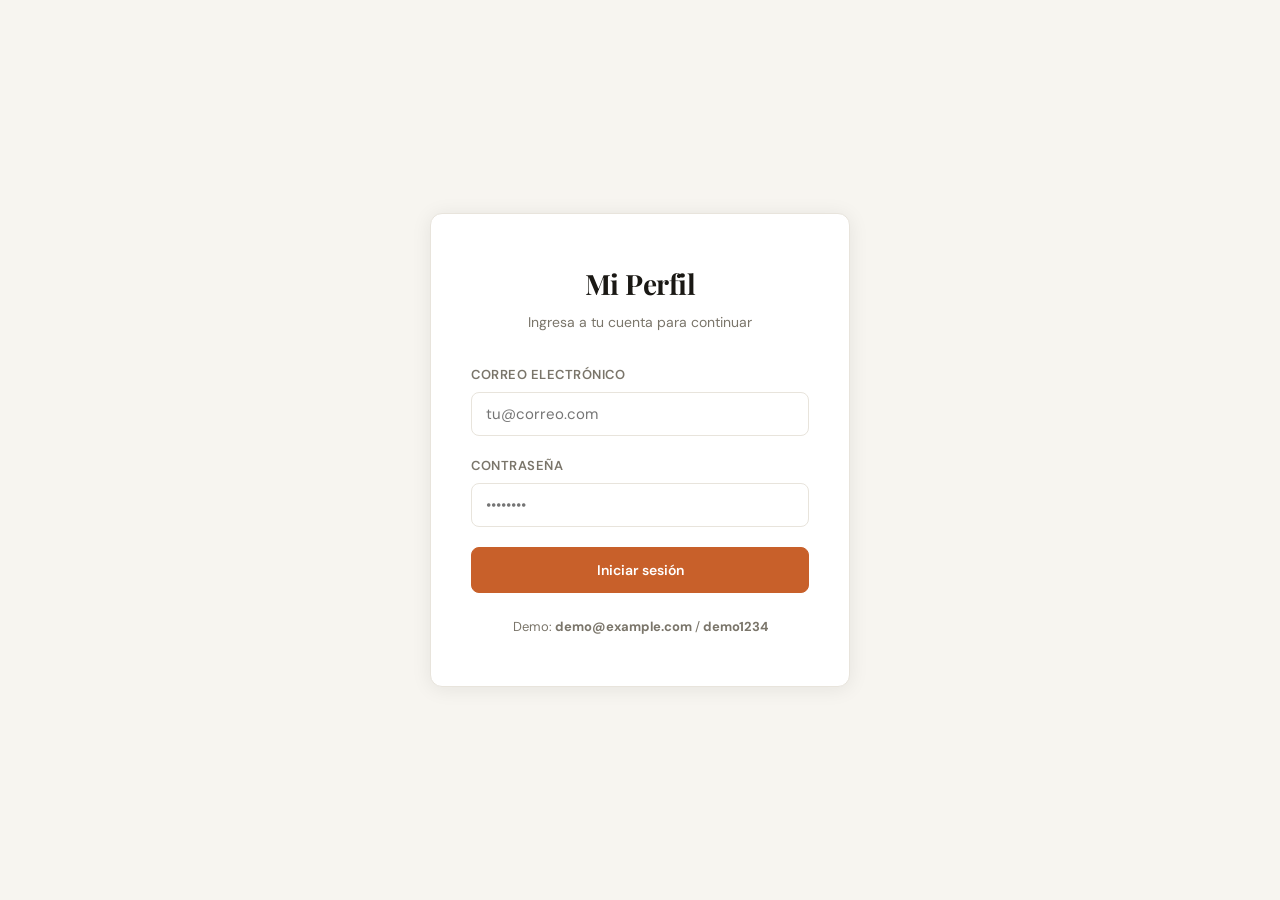
==== frontend/index.html @ 3c37bc90 "Initial commit - User Profile App (Flask backend + Frontend UI)" ====
<!DOCTYPE html>
<html lang="es">
<head>
  <meta charset="UTF-8">
  <meta name="viewport" content="width=device-width, initial-scale=1.0">
  <title>Iniciar Sesión</title>
  <link rel="stylesheet" href="css/styles.css">
</head>
<body>
  <div class="page-center">
    <div class="card login-card">
      <div class="login-logo">
        <h1>Mi Perfil</h1>
        <p>Ingresa a tu cuenta para continuar</p>
      </div>

      <form id="login-form" novalidate>
        <div class="form-group">
          <label for="email">Correo electrónico</label>
          <input type="email" id="email" placeholder="tu@correo.com" required autocomplete="email">
        </div>
        <div class="form-group">
          <label for="password">Contraseña</label>
          <input type="password" id="password" placeholder="••••••••" required autocomplete="current-password">
        </div>

        <button type="submit" class="btn btn-primary" style="width:100%;justify-content:center;padding:13px;">
          Iniciar sesión
        </button>

        <div id="login-error" class="alert"></div>
      </form>

      <div style="text-align:center;margin-top:24px;font-size:13px;color:var(--text-muted)">
        Demo: <strong>demo@example.com</strong> / <strong>demo1234</strong>
      </div>
    </div>
  </div>
  <script src="js/auth.js"></script>
</body>
</html>
---- frontend/css/styles.css ----
/* ============================================================
   styles.css  —  User Profile App
   Aesthetic: Clean editorial dark-on-light with warm accents
   ============================================================ */
@import url('https://fonts.googleapis.com/css2?family=Playfair+Display:wght@600&family=DM+Sans:wght@300;400;500;600&display=swap');

:root {
  --bg: #F7F5F0;
  --surface: #FFFFFF;
  --border: #E8E4DC;
  --text: #1A1814;
  --text-muted: #7A756A;
  --accent: #C8602A;
  --accent-light: #FBF0EA;
  --accent-hover: #A84E20;
  --danger: #C0392B;
  --danger-light: #FDECEA;
  --success: #2E7D52;
  --success-light: #EAF4EF;
  --shadow: 0 2px 20px rgba(26,24,20,0.08);
  --radius: 12px;
  --transition: 0.2s ease;
}

* { margin: 0; padding: 0; box-sizing: border-box; }

body {
  font-family: 'DM Sans', sans-serif;
  background: var(--bg);
  color: var(--text);
  min-height: 100vh;
  font-size: 15px;
  line-height: 1.6;
}

/* ---- Layout ---- */
.page-center {
  min-height: 100vh;
  display: flex;
  align-items: center;
  justify-content: center;
  padding: 24px;
}

.card {
  background: var(--surface);
  border: 1px solid var(--border);
  border-radius: var(--radius);
  box-shadow: var(--shadow);
}

/* ---- Login page ---- */
.login-card {
  width: 100%;
  max-width: 420px;
  padding: 48px 40px;
}

.login-logo {
  text-align: center;
  margin-bottom: 32px;
}
.login-logo h1 {
  font-family: 'Playfair Display', serif;
  font-size: 28px;
  color: var(--text);
  letter-spacing: -0.5px;
}
.login-logo p {
  color: var(--text-muted);
  font-size: 14px;
  margin-top: 4px;
}

/* ---- Profile layout ---- */
.app-layout {
  display: grid;
  grid-template-columns: 280px 1fr;
  min-height: 100vh;
}

.sidebar {
  background: var(--surface);
  border-right: 1px solid var(--border);
  padding: 32px 24px;
  display: flex;
  flex-direction: column;
  gap: 8px;
}

.sidebar-header {
  font-family: 'Playfair Display', serif;
  font-size: 20px;
  padding: 0 12px 24px;
  border-bottom: 1px solid var(--border);
  margin-bottom: 8px;
}

.sidebar-item {
  display: flex;
  align-items: center;
  gap: 10px;
  padding: 10px 12px;
  border-radius: 8px;
  cursor: pointer;
  font-weight: 500;
  font-size: 14px;
  color: var(--text-muted);
  transition: all var(--transition);
  border: none;
  background: none;
  width: 100%;
  text-align: left;
}
.sidebar-item:hover { background: var(--bg); color: var(--text); }
.sidebar-item.active { background: var(--accent-light); color: var(--accent); }
.sidebar-item .icon { font-size: 18px; }

.sidebar-logout {
  margin-top: auto;
  color: var(--danger) !important;
}
.sidebar-logout:hover { background: var(--danger-light) !important; }

.main-content {
  padding: 48px;
  max-width: 720px;
}

/* ---- Sections ---- */
.section {
  display: none;
}
.section.active {
  display: block;
  animation: fadeUp 0.3s ease;
}

@keyframes fadeUp {
  from { opacity: 0; transform: translateY(12px); }
  to { opacity: 1; transform: translateY(0); }
}

.section-title {
  font-family: 'Playfair Display', serif;
  font-size: 26px;
  margin-bottom: 6px;
}
.section-subtitle {
  color: var(--text-muted);
  font-size: 14px;
  margin-bottom: 32px;
}

/* ---- Avatar ---- */
.avatar-area {
  display: flex;
  align-items: center;
  gap: 24px;
  padding: 28px;
  background: var(--bg);
  border-radius: var(--radius);
  margin-bottom: 32px;
  border: 1px solid var(--border);
}

.avatar-wrap {
  position: relative;
  width: 88px;
  height: 88px;
  flex-shrink: 0;
}
.avatar-img {
  width: 88px;
  height: 88px;
  border-radius: 50%;
  object-fit: cover;
  border: 3px solid var(--surface);
  box-shadow: var(--shadow);
}
.avatar-placeholder {
  width: 88px;
  height: 88px;
  border-radius: 50%;
  background: linear-gradient(135deg, var(--accent-light), #E8DFD5);
  display: flex;
  align-items: center;
  justify-content: center;
  font-size: 32px;
  font-family: 'Playfair Display', serif;
  color: var(--accent);
  border: 3px solid var(--surface);
  box-shadow: var(--shadow);
}

.avatar-actions {
  display: flex;
  flex-direction: column;
  gap: 8px;
}
.avatar-name {
  font-family: 'Playfair Display', serif;
  font-size: 20px;
  margin-bottom: 4px;
}
.avatar-email {
  font-size: 13px;
  color: var(--text-muted);
  margin-bottom: 12px;
}

/* ---- Forms ---- */
.form-group {
  margin-bottom: 20px;
}
label {
  display: block;
  font-size: 13px;
  font-weight: 600;
  color: var(--text-muted);
  text-transform: uppercase;
  letter-spacing: 0.5px;
  margin-bottom: 6px;
}
input[type="text"],
input[type="email"],
input[type="password"],
textarea {
  width: 100%;
  padding: 11px 14px;
  border: 1.5px solid var(--border);
  border-radius: 8px;
  font-family: inherit;
  font-size: 15px;
  color: var(--text);
  background: var(--surface);
  transition: border-color var(--transition);
  outline: none;
}
input:focus, textarea:focus {
  border-color: var(--accent);
}
textarea {
  resize: vertical;
  min-height: 90px;
}

.form-grid {
  display: grid;
  grid-template-columns: 1fr 1fr;
  gap: 16px;
}

/* ---- Buttons ---- */
.btn {
  display: inline-flex;
  align-items: center;
  gap: 6px;
  padding: 10px 20px;
  border-radius: 8px;
  font-family: inherit;
  font-size: 14px;
  font-weight: 600;
  cursor: pointer;
  border: 1.5px solid transparent;
  transition: all var(--transition);
  white-space: nowrap;
}
.btn-primary {
  background: var(--accent);
  color: white;
  border-color: var(--accent);
}
.btn-primary:hover { background: var(--accent-hover); border-color: var(--accent-hover); }

.btn-outline {
  background: transparent;
  color: var(--text);
  border-color: var(--border);
}
.btn-outline:hover { border-color: var(--text); }

.btn-danger {
  background: transparent;
  color: var(--danger);
  border-color: var(--danger-light);
}
.btn-danger:hover { background: var(--danger-light); }

.btn-sm { padding: 7px 14px; font-size: 13px; }
.btn:disabled { opacity: 0.5; cursor: not-allowed; }

/* ---- Alerts ---- */
.alert {
  padding: 12px 16px;
  border-radius: 8px;
  font-size: 14px;
  margin-top: 16px;
  display: none;
}
.alert.show { display: block; animation: fadeUp 0.2s ease; }
.alert-error { background: var(--danger-light); color: var(--danger); }
.alert-success { background: var(--success-light); color: var(--success); }

/* ---- Divider ---- */
.divider {
  height: 1px;
  background: var(--border);
  margin: 28px 0;
}

/* ---- File input hidden ---- */
.file-input-hidden { display: none; }

/* ---- Responsive ---- */
@media (max-width: 768px) {
  .app-layout { grid-template-columns: 1fr; }
  .sidebar {
    flex-direction: row;
    overflow-x: auto;
    padding: 16px;
    border-right: none;
    border-bottom: 1px solid var(--border);
  }
  .sidebar-header { display: none; }
  .main-content { padding: 24px 16px; }
  .form-grid { grid-template-columns: 1fr; }
  .login-card { padding: 32px 24px; }
}
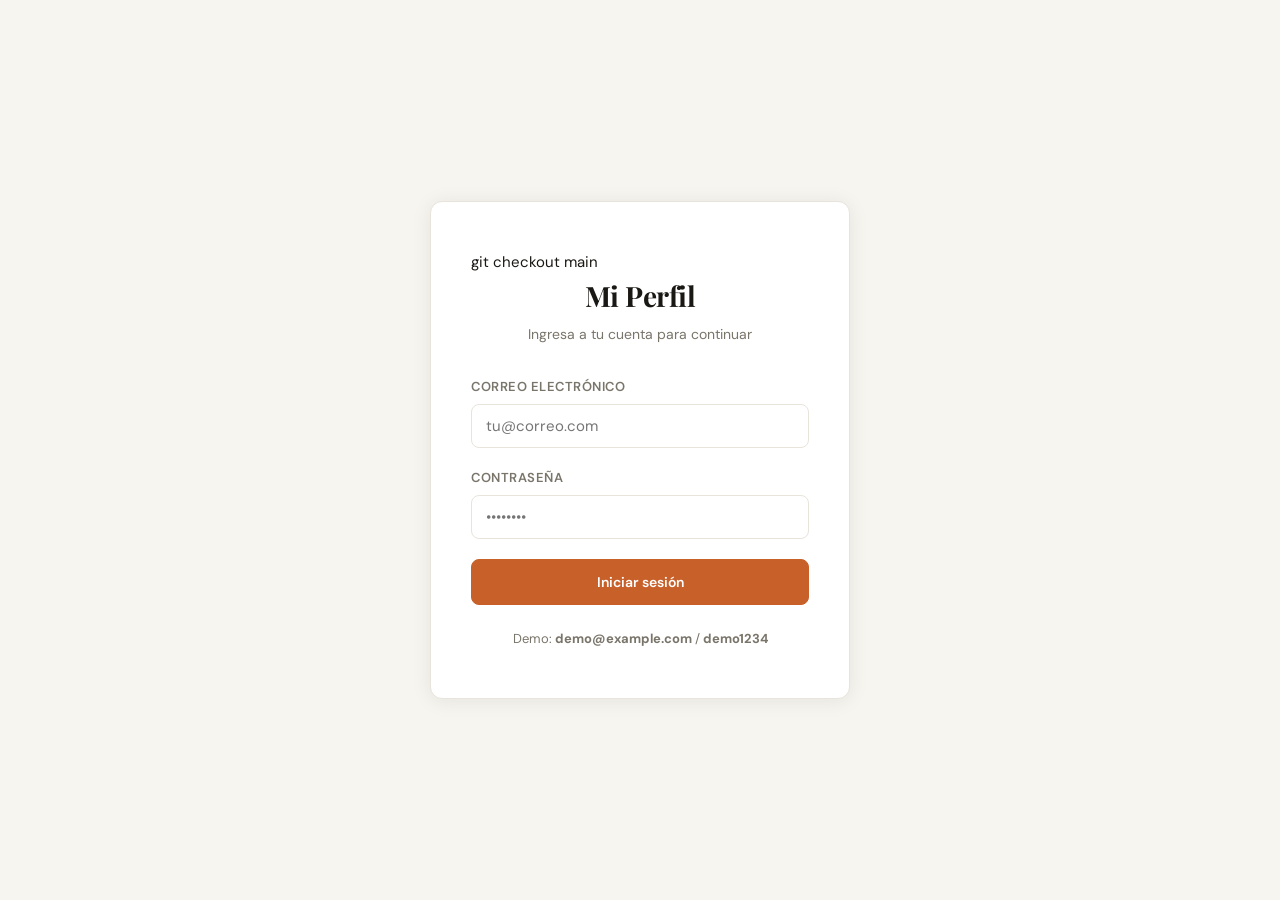
==== commit 4185041d: "feat: integrate SQLAlchemy database and persistent user storage" ====
--- a/frontend/index.html
+++ b/frontend/index.html
@@ -8,7 +8,7 @@
 </head>
 <body>
   <div class="page-center">
-    <div class="card login-card">
+    <div class="card login-card">git checkout main
       <div class="login-logo">
         <h1>Mi Perfil</h1>
         <p>Ingresa a tu cuenta para continuar</p>
